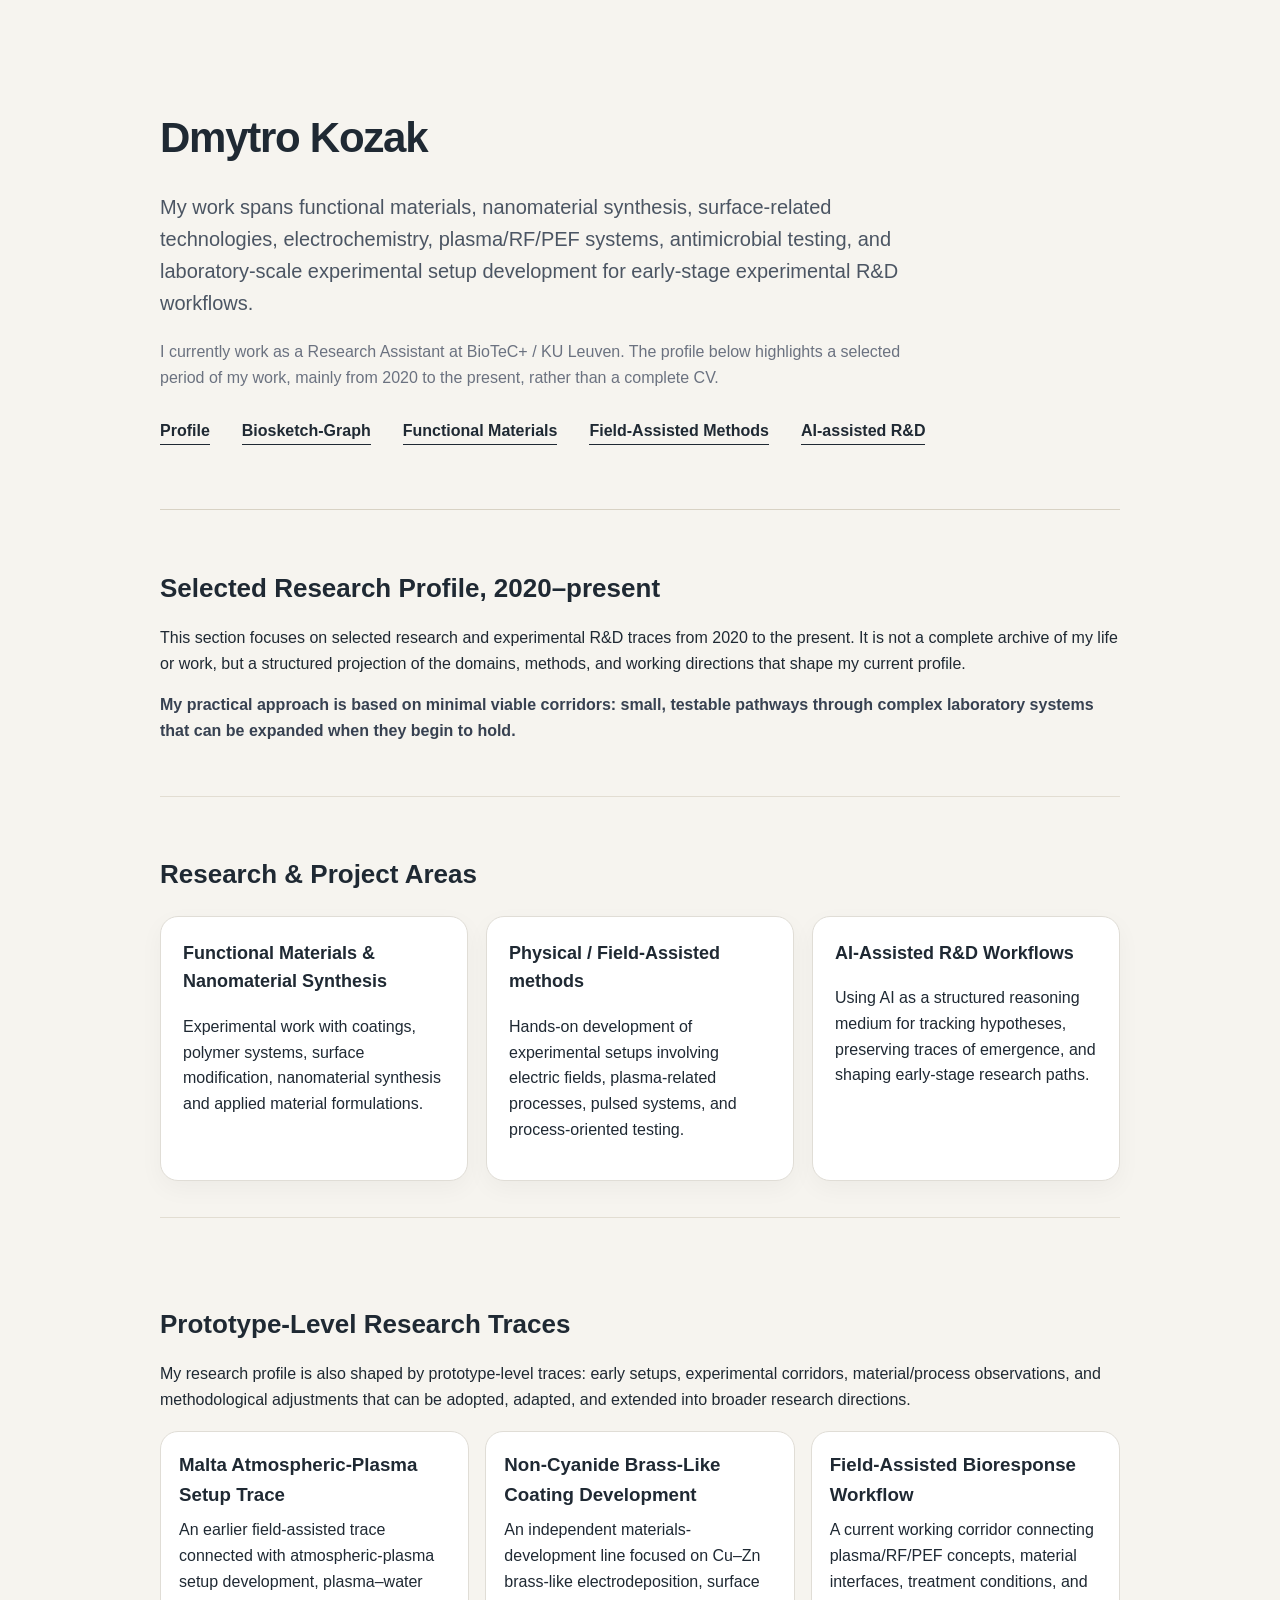
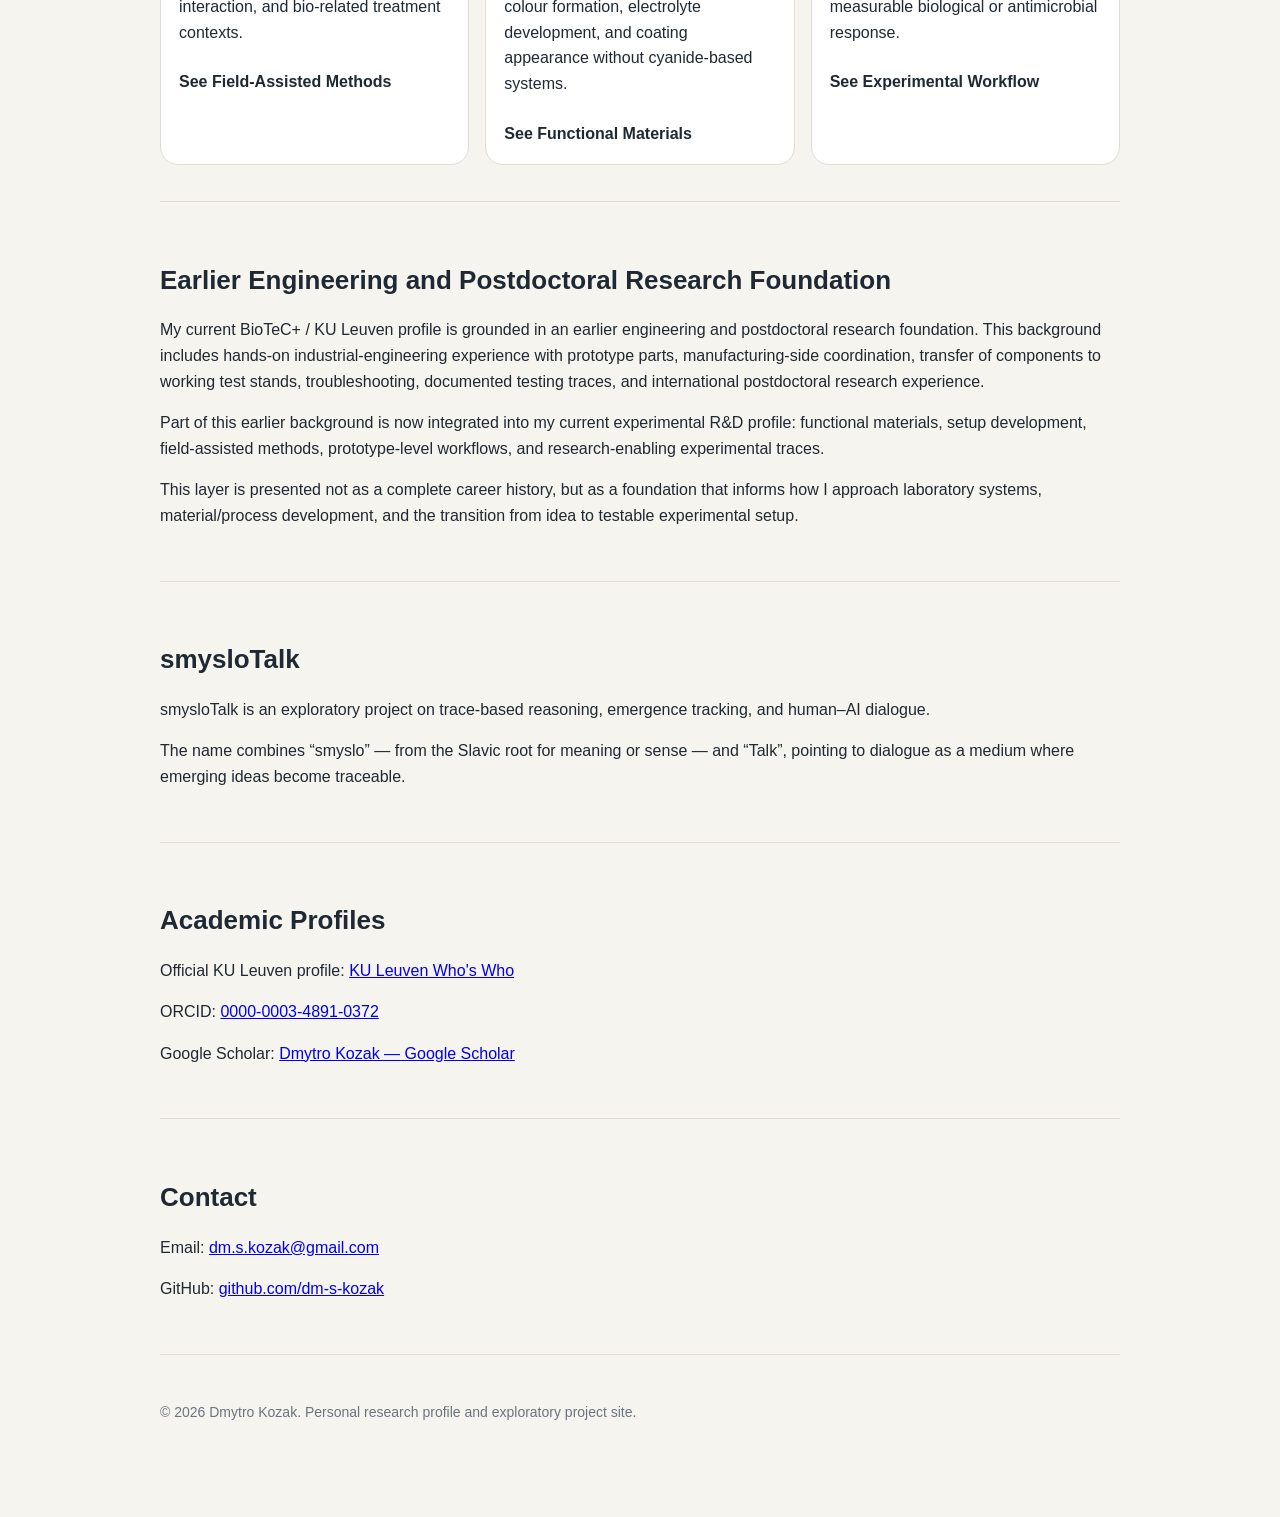
==== index.html @ 8a4b0ed8 "Add files via upload" ====
<!DOCTYPE html>
<html lang="en">
<head>
  <meta charset="UTF-8" />
  <meta name="viewport" content="width=device-width, initial-scale=1.0" />
  <title>Dmytro Kozak</title>
  <style>

    :root {
      --line: #e0ddd6;
      --card: #ffffff;
      --muted: #6b7280;
      --accent: #1f2933;
      --border-color: #e2ddd2;
    }
    body {
      margin: 0;
      font-family: Arial, Helvetica, sans-serif;
      background: #f6f4ef;
      color: #1f2933;
      line-height: 1.6;
    }

    .page {
      max-width: 960px;
      margin: 0 auto;
      padding: 48px 24px;
    }

    header {
      padding: 56px 0 40px;
      border-bottom: 1px solid #d8d2c4;
    }

    h1 {
      font-size: 42px;
      margin: 0 0 12px;
      letter-spacing: -0.03em;
    }

    .subtitle {
      font-size: 20px;
      color: #4b5563;
      max-width: 780px;
    }

    .hero-context {
      max-width: 780px;
      color: #6b7280;
      margin-top: 14px;
    }


    .capability-box {
      margin-top: 24px;
      max-width: 780px;
      background: #ffffff;
      border: 1px solid #e0ddd6;
      border-radius: 18px;
      padding: 20px 22px;
      box-shadow: 0 8px 24px rgba(0,0,0,0.04);
    }

    .capability-label {
      margin: 0 0 10px;
      font-size: 13px;
      letter-spacing: 0.08em;
      text-transform: uppercase;
      color: #6b7280;
      font-weight: 700;
    }

    .capability-list {
      margin: 0;
      padding-left: 20px;
      color: #374151;
    }

    .capability-list li {
      margin: 8px 0;
    }

    nav {
      margin-top: 28px;
    }

    nav a {
      margin-right: 18px;
      color: #1f2933;
      text-decoration: none;
      font-weight: 600;
    }

    nav a:hover {
      text-decoration: underline;
    }

    section {
      padding: 36px 0;
      border-bottom: 1px solid #e2ddd2;
    }

    h2 {
      font-size: 26px;
      margin-bottom: 16px;
    }

    .grid {
      display: grid;
      grid-template-columns: repeat(auto-fit, minmax(260px, 1fr));
      gap: 18px;
      margin-top: 20px;
    }

    .card {
      background: #ffffff;
      border: 1px solid #e0ddd6;
      border-radius: 18px;
      padding: 22px;
      box-shadow: 0 8px 24px rgba(0,0,0,0.04);
    }

    .card h3 {
      margin-top: 0;
      font-size: 18px;
    }

    footer {
      padding: 32px 0;
      color: #6b7280;
      font-size: 14px;
    }

    .tagline {
      font-weight: 600;
      color: #374151;
    }
    .trace-panel {
  margin-top: 28px;
}

.trace-grid {
  display: grid;
  grid-template-columns: repeat(3, minmax(0, 1fr));
  gap: 16px;
  margin-top: 18px;
}

.trace-card {
  border: 1px solid var(--line);
  border-radius: 18px;
  padding: 18px;
  background: var(--card);
}

.trace-card h3 {
  margin-top: 0;
  margin-bottom: 8px;
}

.trace-card p {
  margin-top: 0;
}

.trace-card a {
  display: inline-block;
  margin-top: 8px;
  color: var(--accent);
  font-weight: 650;
  text-decoration: none;
}

.trace-card a:hover,
.trace-card a:focus {
  text-decoration: underline;
}

@media (max-width: 760px) {
  .trace-grid {
    grid-template-columns: 1fr;
  }
}

  </style>
</head>
<body>
  <main class="page">
    <header>
      <h1>Dmytro Kozak</h1>
      <p class="subtitle">
        My work spans functional materials, nanomaterial synthesis, surface-related
        technologies, electrochemistry, plasma/RF/PEF systems, antimicrobial testing,
        and laboratory-scale experimental setup development for early-stage
        experimental R&amp;D workflows.
      </p>

      <p class="hero-context">
        I currently work as a Research Assistant at BioTeC+ / KU Leuven. The profile
        below highlights a selected period of my work, mainly from 2020 to the
        present, rather than a complete CV.
      </p>

      <nav>
        <div style="margin: 24px 0; display: flex; flex-wrap: wrap; gap: 14px;">
  <a href="index.html" style="color: #1f2933; font-weight: 600; text-decoration: none; border-bottom: 1px solid #1f2933;">Profile</a>
  <a href="graph.html" style="color: #1f2933; font-weight: 600; text-decoration: none; border-bottom: 1px solid #1f2933;">Biosketch-Graph</a>
  <a href="functional-materials.html" style="color: #1f2933; font-weight: 600; text-decoration: none; border-bottom: 1px solid #1f2933;">Functional Materials</a>
  <a href="field-assisted-methods.html" style="color: #1f2933; font-weight: 600; text-decoration: none; border-bottom: 1px solid #1f2933;">Field-Assisted Methods</a>
  <a href="ai-assisted-rd.html" style="color: #1f2933; font-weight: 600; text-decoration: none; border-bottom: 1px solid #1f2933;">AI-assisted R&amp;D</a>
</div>
      </nav>
    </header>

    <section id="profile">
  <h2>Selected Research Profile, 2020–present</h2>

  <p>
    This section focuses on selected research and experimental R&amp;D traces from
    2020 to the present. It is not a complete archive of my life or work, but a
    structured projection of the domains, methods, and working directions that
    shape my current profile.
  </p>

  <p class="tagline">
    My practical approach is based on minimal viable corridors: small, testable pathways
    through complex laboratory systems that can be expanded when they begin to hold.
  </p>
</section>

    <section id="projects">
      <h2>Research &amp; Project Areas</h2>
      <div class="grid">
        <div class="card">
          <h3>Functional Materials &amp; Nanomaterial Synthesis</h3>
          <p>
            Experimental work with coatings, polymer systems, surface modification, nanomaterial synthesis
            and applied material formulations.
          </p>
        </div>

        <div class="card">
          <h3>Physical / Field-Assisted methods</h3>
          <p>
            Hands-on development of experimental setups involving electric fields,
            plasma-related processes, pulsed systems, and process-oriented testing.
          </p>
        </div>

        <div class="card">
          <h3>AI-Assisted R&amp;D Workflows</h3>
          <p>
            Using AI as a structured reasoning medium for tracking hypotheses,
            preserving traces of emergence, and shaping early-stage research paths.
          </p>
        </div>
      </div>
    </section>
<section class="panel trace-panel">
  <h2>Prototype-Level Research Traces</h2>

  <p>
    My research profile is also shaped by prototype-level traces: early setups,
    experimental corridors, material/process observations, and methodological
    adjustments that can be adopted, adapted, and extended into broader research directions.
  </p>

  <div class="trace-grid">
    <article class="trace-card">
      <h3>Malta Atmospheric-Plasma Setup Trace</h3>
      <p>
        An earlier field-assisted trace connected with atmospheric-plasma setup
        development, plasma–water interaction, and bio-related treatment contexts.
      </p>
      <a href="field-assisted-methods.html">See Field-Assisted Methods</a>
    </article>

    <article class="trace-card">
      <h3>Non-Cyanide Brass-Like Coating Development</h3>
      <p>
        An independent materials-development line focused on Cu–Zn brass-like
        electrodeposition, surface colour formation, electrolyte development,
        and coating appearance without cyanide-based systems.
      </p>
      <a href="functional-materials.html">See Functional Materials</a>
    </article>

    <article class="trace-card">
      <h3>Field-Assisted Bioresponse Workflow</h3>
      <p>
        A current working corridor connecting plasma/RF/PEF concepts,
        material interfaces, treatment conditions, and measurable biological
        or antimicrobial response.
      </p>
      <a href="field-assisted-methods.html">See Experimental Workflow</a>
    </article>
  </div>
</section>
   
       <section class="panel foundation-panel">
  <h2>Earlier Engineering and Postdoctoral Research Foundation</h2>

  <p>
    My current BioTeC+ / KU Leuven profile is grounded in an earlier engineering
    and postdoctoral research foundation. This background includes hands-on
    industrial-engineering experience with prototype parts, manufacturing-side
    coordination, transfer of components to working test stands, troubleshooting,
    documented testing traces, and international postdoctoral research experience.
  </p>

  <p>
    Part of this earlier background is now integrated into my current experimental
    R&D profile: functional materials, setup development, field-assisted methods,
    prototype-level workflows, and research-enabling experimental traces.
  </p>

  <p class="small">
    This layer is presented not as a complete career history, but as a foundation
    that informs how I approach laboratory systems, material/process development,
    and the transition from idea to testable experimental setup.
  </p>
</section>
    <section id="smyslotalk">
      <h2>smysloTalk</h2>
      <p>
        smysloTalk is an exploratory project on trace-based reasoning, emergence tracking,
        and human–AI dialogue.
      </p>
      <p>
        The name combines “smyslo” — from the Slavic root for meaning or sense —
        and “Talk”, pointing to dialogue as a medium where emerging ideas become traceable.
      </p>
    </section>

<section id="academic-profiles">
  <h2>Academic Profiles</h2>
  <p>
    Official KU Leuven profile:
    <a href="https://www.kuleuven.be/wieiswie/en/person/00136794" target="_blank">
      KU Leuven Who's Who
    </a>
  </p>
  <p>
    ORCID:
    <a href="https://orcid.org/0000-0003-4891-0372" target="_blank">
      0000-0003-4891-0372
    </a>
  </p>
  <p>
    Google Scholar:
    <a href="https://scholar.google.com/citations?hl=en&user=v8gsy9AAAAAJ" target="_blank">
      Dmytro Kozak — Google Scholar
    </a>
  </p>
</section>
    
    <section id="contact">
      <h2>Contact</h2>
      <p>
        Email: <a href="mailto:dm.s.kozak@gmail.com">dm.s.kozak@gmail.com</a>
      </p>
      <p>
        GitHub: <a href="https://github.com/dm-s-kozak">github.com/dm-s-kozak</a>
      </p>
    </section>

    <footer>
      <p>© 2026 Dmytro Kozak. Personal research profile and exploratory project site.</p>
    </footer>
  </main>
</body>
</html>
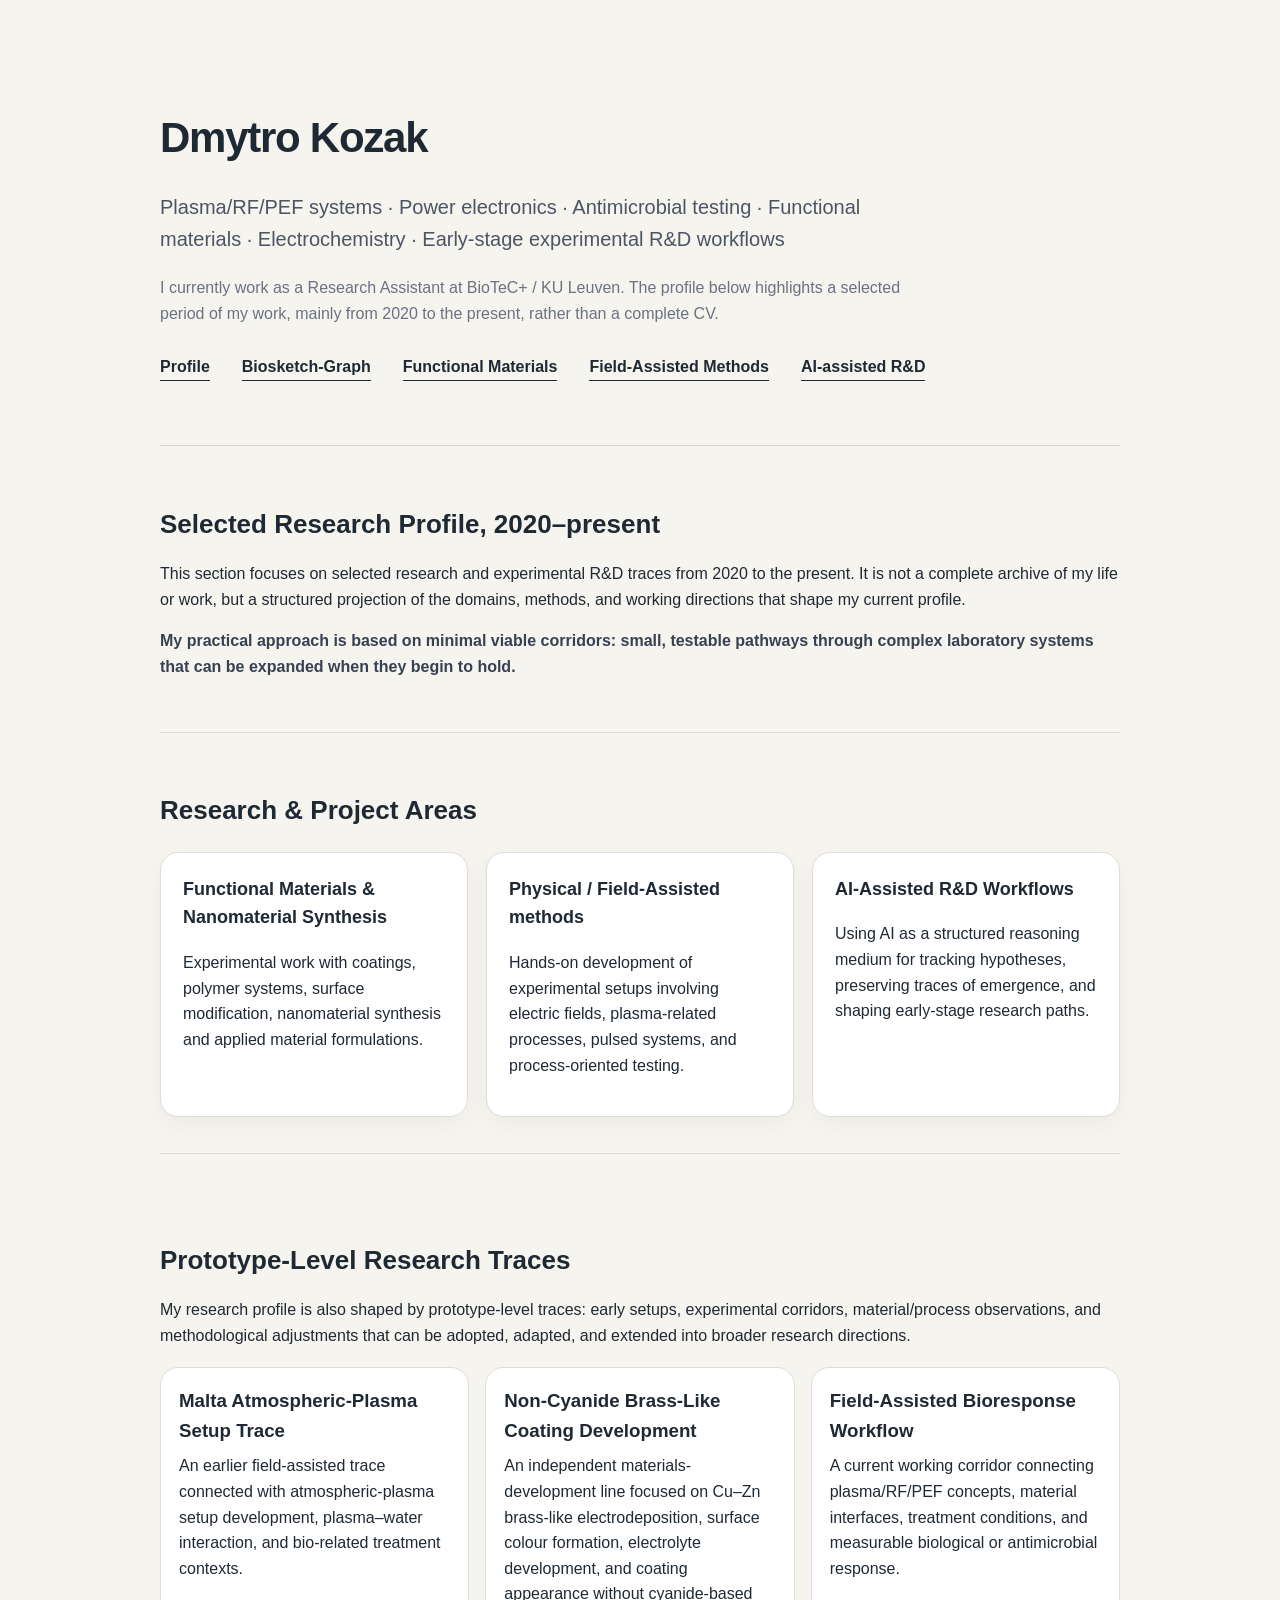
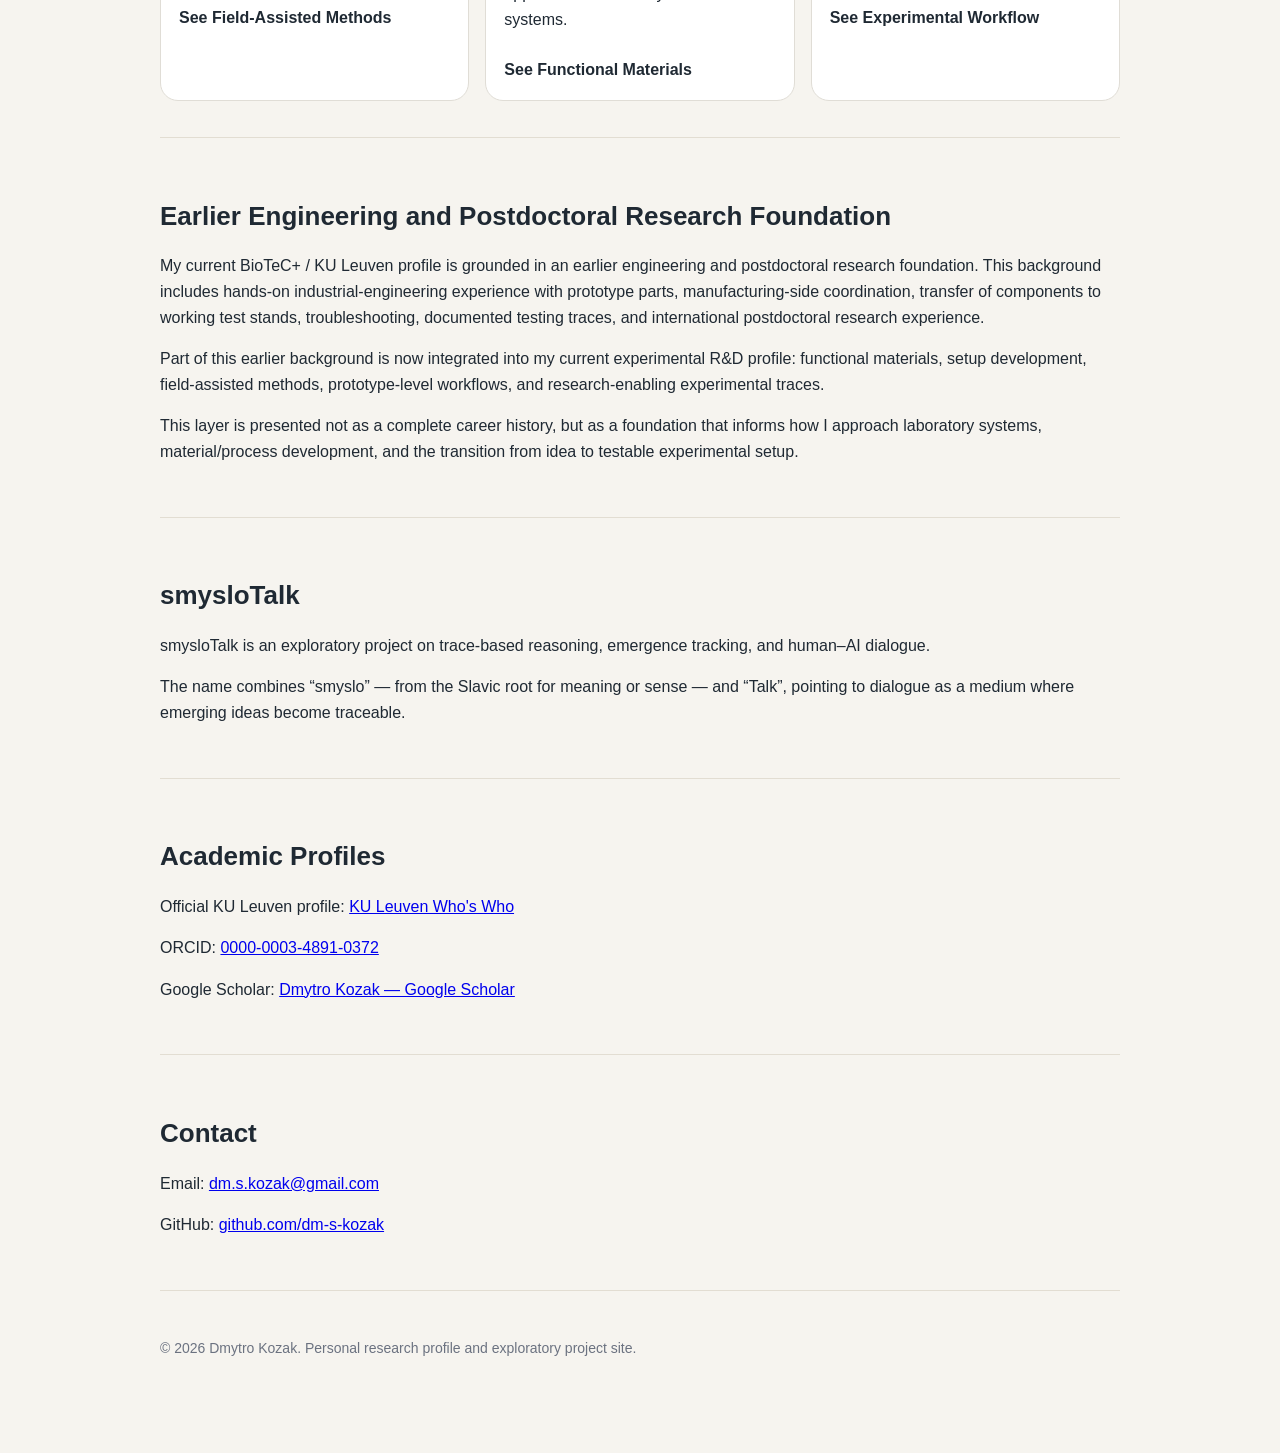
==== commit ead76ea0: "Add files via upload" ====
--- a/index.html
+++ b/index.html
@@ -188,10 +188,7 @@
     <header>
       <h1>Dmytro Kozak</h1>
       <p class="subtitle">
-        My work spans functional materials, nanomaterial synthesis, surface-related
-        technologies, electrochemistry, plasma/RF/PEF systems, antimicrobial testing,
-        and laboratory-scale experimental setup development for early-stage
-        experimental R&amp;D workflows.
+        Plasma/RF/PEF systems &middot; Power electronics &middot; Antimicrobial testing &middot; Functional materials &middot; Electrochemistry &middot; Early-stage experimental R&amp;D workflows
       </p>
 
       <p class="hero-context">
@@ -295,7 +292,7 @@
     </article>
   </div>
 </section>
-   
+
        <section class="panel foundation-panel">
   <h2>Earlier Engineering and Postdoctoral Research Foundation</h2>
 
@@ -352,7 +349,7 @@
     </a>
   </p>
 </section>
-    
+
     <section id="contact">
       <h2>Contact</h2>
       <p>
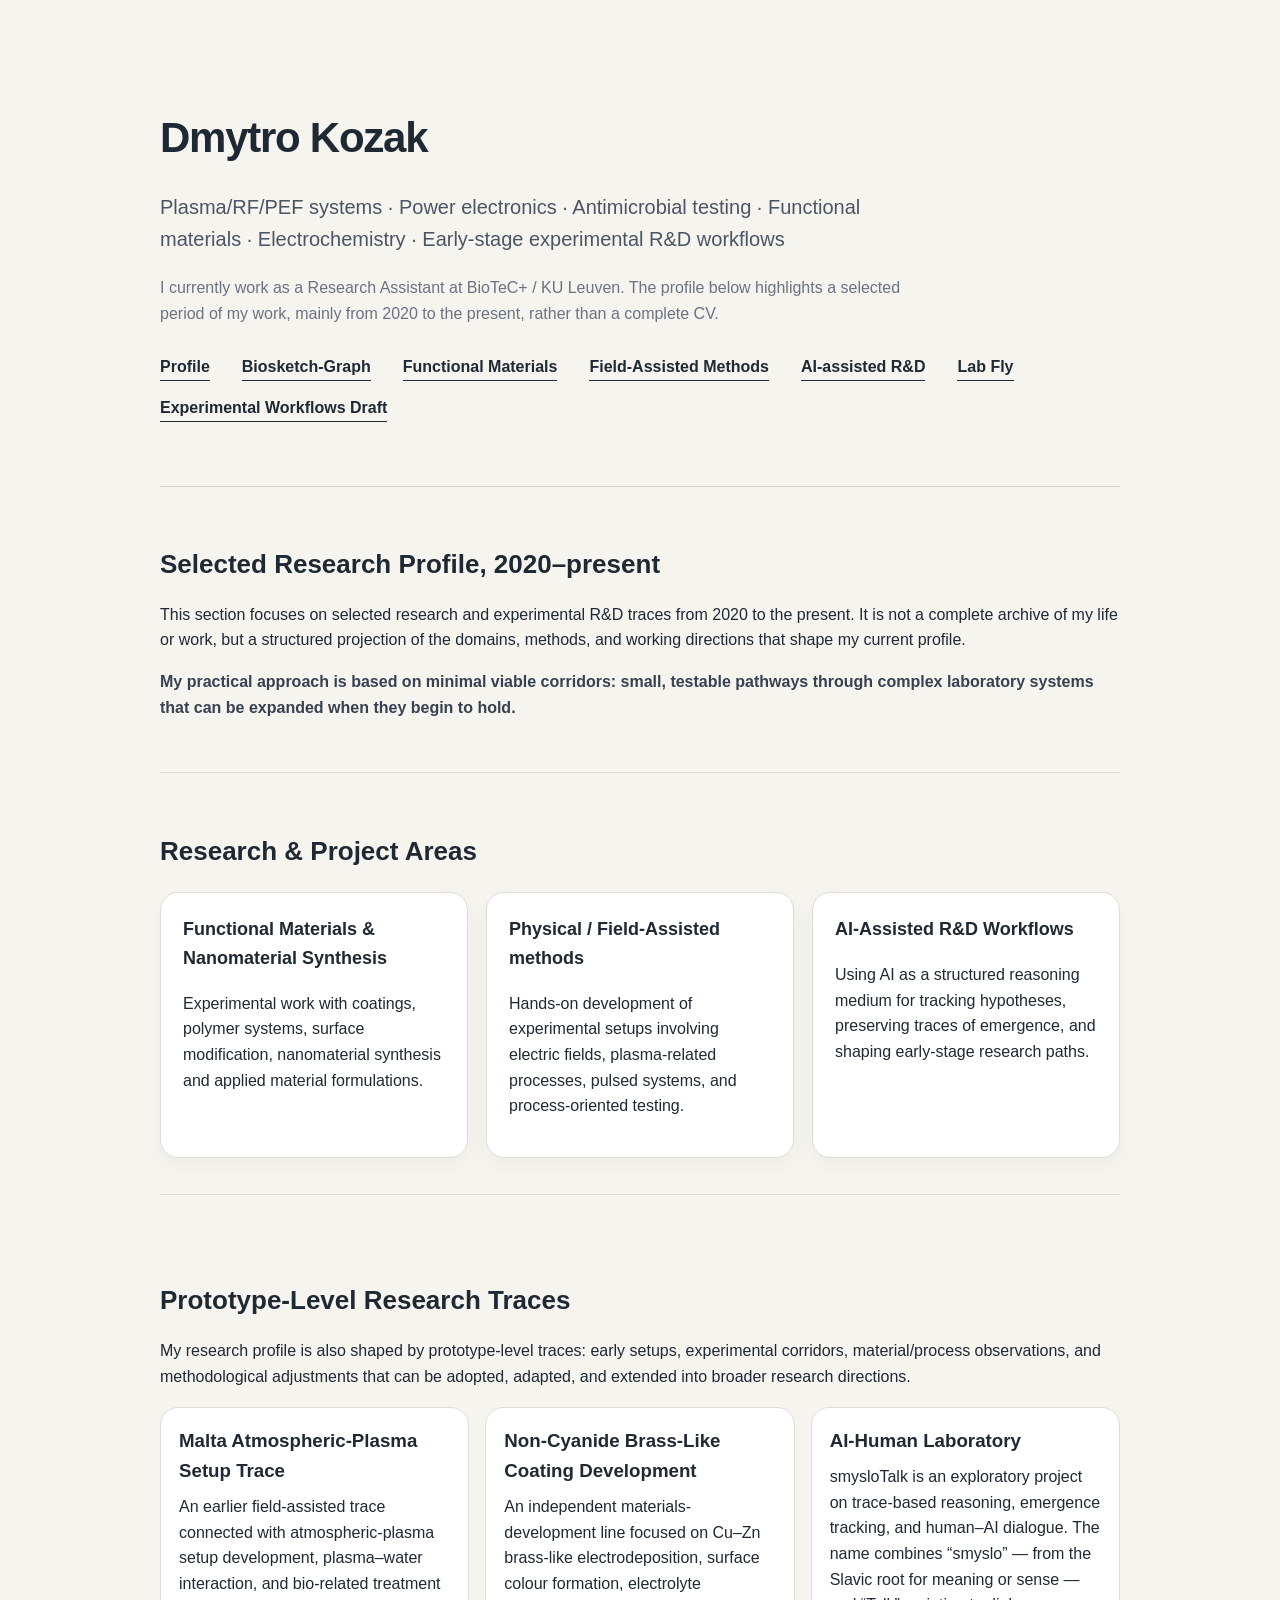
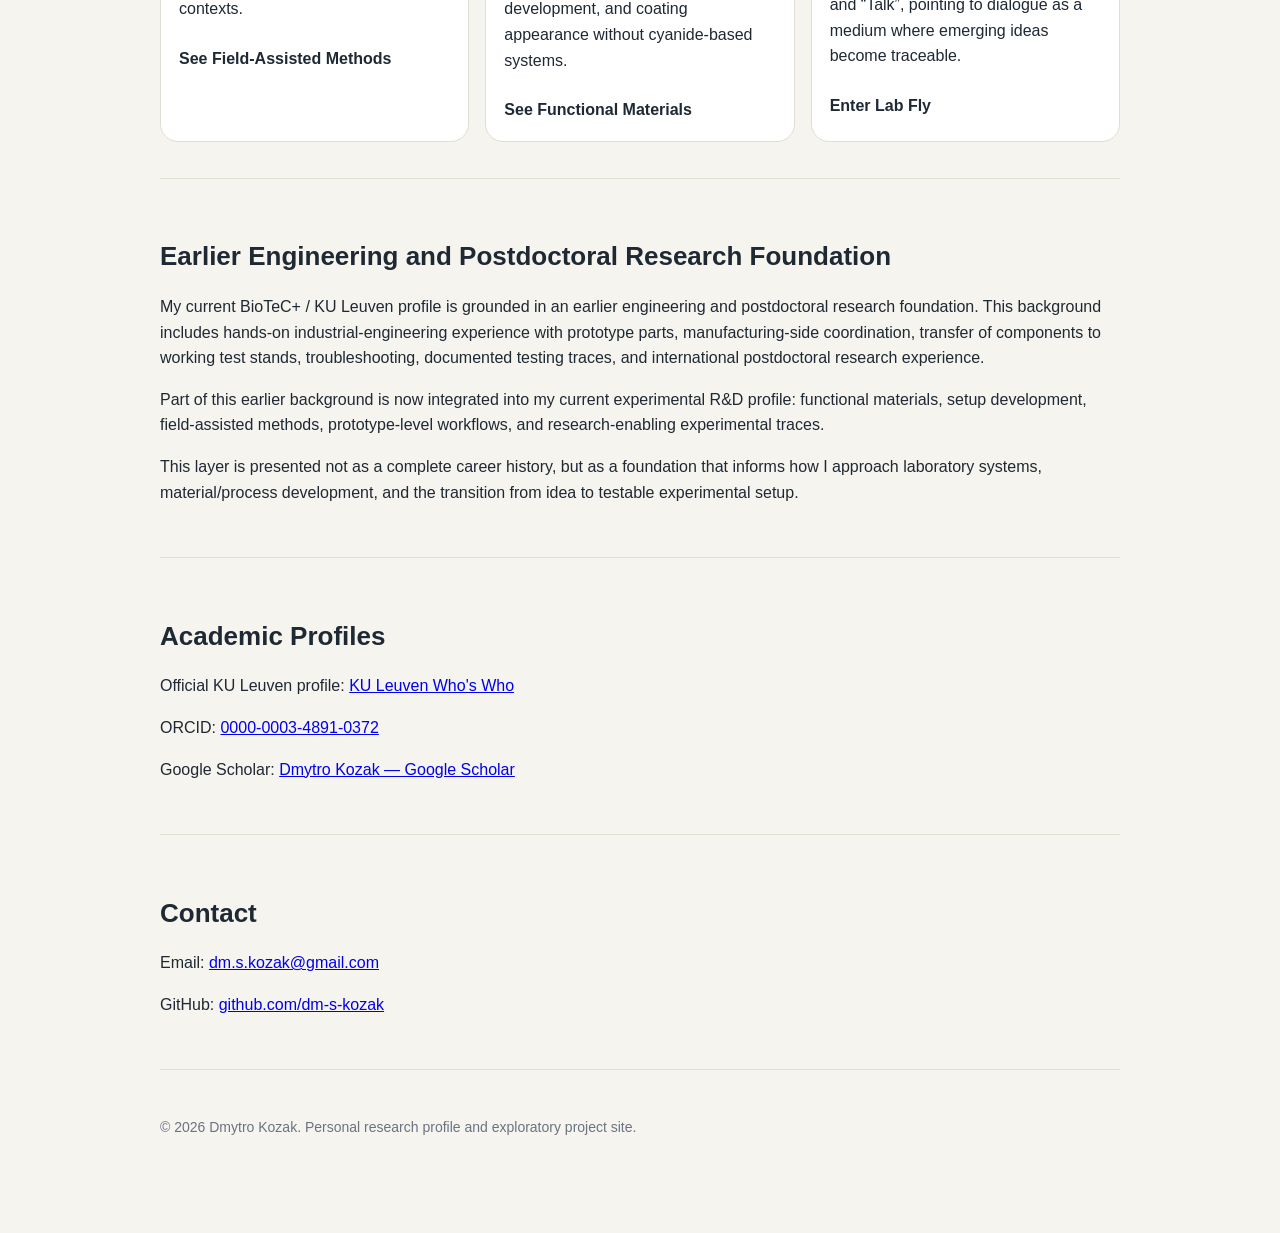
==== commit be122d82: "Update Lab29" ====
--- a/index.html
+++ b/index.html
@@ -204,6 +204,8 @@
   <a href="functional-materials.html" style="color: #1f2933; font-weight: 600; text-decoration: none; border-bottom: 1px solid #1f2933;">Functional Materials</a>
   <a href="field-assisted-methods.html" style="color: #1f2933; font-weight: 600; text-decoration: none; border-bottom: 1px solid #1f2933;">Field-Assisted Methods</a>
   <a href="ai-assisted-rd.html" style="color: #1f2933; font-weight: 600; text-decoration: none; border-bottom: 1px solid #1f2933;">AI-assisted R&amp;D</a>
+  <a href="lab-fly.html" style="color: #1f2933; font-weight: 600; text-decoration: none; border-bottom: 1px solid #1f2933;">Lab Fly</a>
+  <a href="experimental-workflows-draft.html" style="color: #1f2933; font-weight: 600; text-decoration: none; border-bottom: 1px solid #1f2933;">Experimental Workflows Draft</a>
 </div>
       </nav>
     </header>
@@ -282,13 +284,15 @@
     </article>
 
     <article class="trace-card">
-      <h3>Field-Assisted Bioresponse Workflow</h3>
-      <p>
-        A current working corridor connecting plasma/RF/PEF concepts,
-        material interfaces, treatment conditions, and measurable biological
-        or antimicrobial response.
-      </p>
-      <a href="field-assisted-methods.html">See Experimental Workflow</a>
+      <h3>AI-Human Laboratory</h3>
+      <p>
+        smysloTalk is an exploratory project on trace-based reasoning,
+        emergence tracking, and human&ndash;AI dialogue. The name combines
+        &ldquo;smyslo&rdquo; &mdash; from the Slavic root for meaning or sense &mdash;
+        and &ldquo;Talk&rdquo;, pointing to dialogue as a medium where emerging ideas
+        become traceable.
+      </p>
+      <a href="lab-fly.html">Enter Lab Fly</a>
     </article>
   </div>
 </section>
@@ -316,18 +320,6 @@
     and the transition from idea to testable experimental setup.
   </p>
 </section>
-    <section id="smyslotalk">
-      <h2>smysloTalk</h2>
-      <p>
-        smysloTalk is an exploratory project on trace-based reasoning, emergence tracking,
-        and human–AI dialogue.
-      </p>
-      <p>
-        The name combines “smyslo” — from the Slavic root for meaning or sense —
-        and “Talk”, pointing to dialogue as a medium where emerging ideas become traceable.
-      </p>
-    </section>
-
 <section id="academic-profiles">
   <h2>Academic Profiles</h2>
   <p>
@@ -364,5 +356,8 @@
       <p>© 2026 Dmytro Kozak. Personal research profile and exploratory project site.</p>
     </footer>
   </main>
+
+  <style>
+  </style>
 </body>
 </html>
